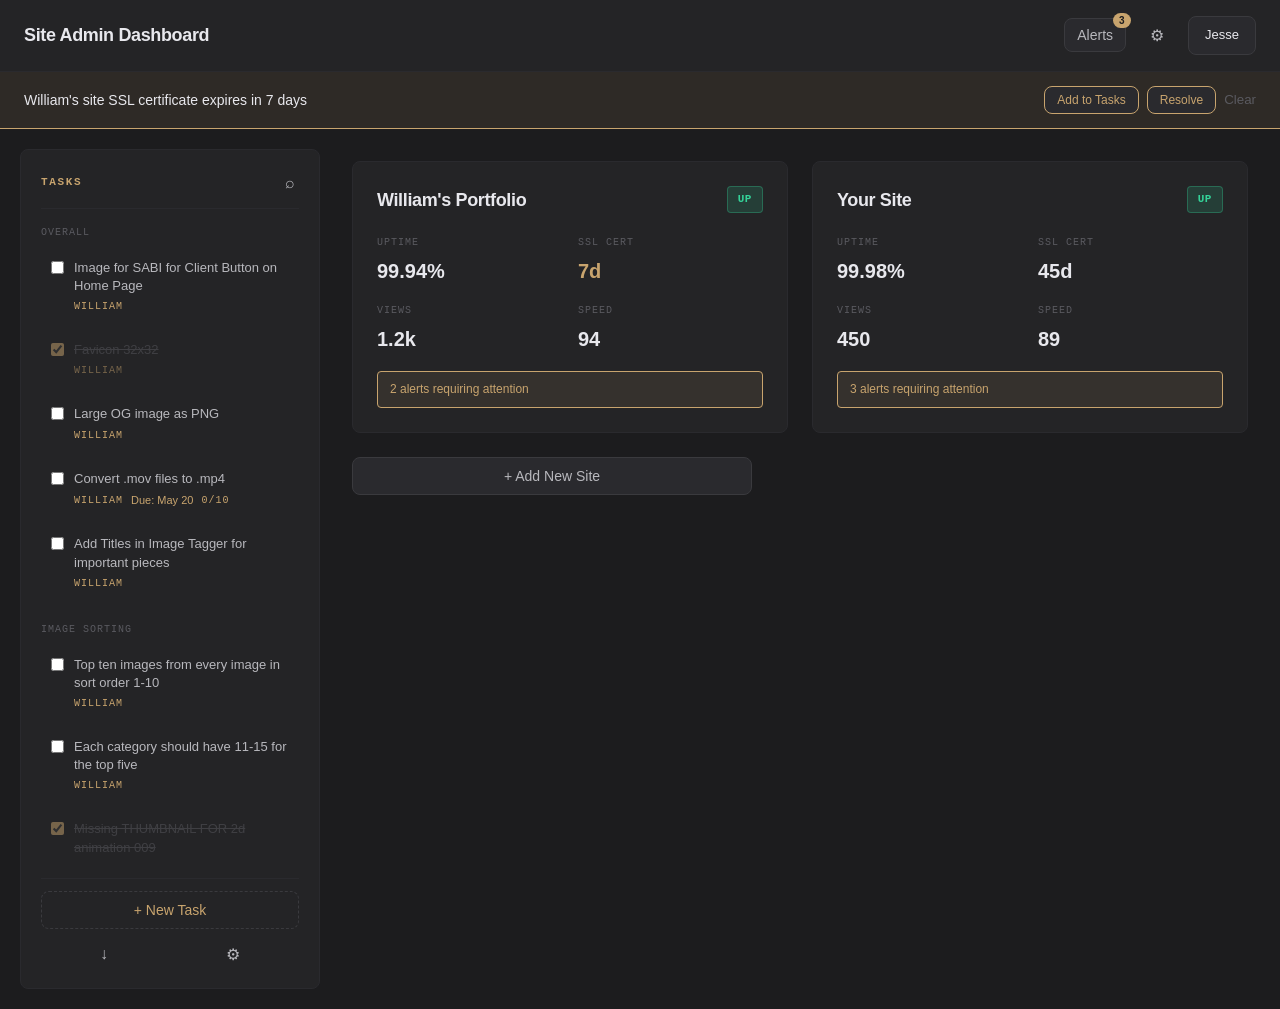
==== index.html @ ef0aedfd "overhaul" ====
<!DOCTYPE html>
<html lang="en">
<head>
  <meta charset="UTF-8">
  <meta name="viewport" content="width=device-width, initial-scale=1.0">
  <title>Site Admin Dashboard</title>
  <link rel="stylesheet" href="style.css">
</head>
<body>
  
  <!-- Header -->
  <header class="dashboard-header">
    <div class="header-left">
      <h1 class="dashboard-title">Site Admin Dashboard</h1>
    </div>
    <div class="header-right">
      <button class="header-btn btn" id="alertLogBtn">
        <span class="alert-badge" id="alertCount">0</span>
        Alerts
      </button>
      <button class="header-btn btn icon-btn" id="settingsBtn" aria-label="Settings">⚙</button>
      <div class="user-badge">Jesse</div>
    </div>
  </header>

  <!-- Alert Banner (below header) -->
  <div class="alert-banner" id="alertBanner">
    <div class="alert-content">
      <span class="alert-text" id="alertText"></span>
      <div class="alert-actions">
        <button class="alert-btn btn" id="alertAddTask">Add to Tasks</button>
        <button class="alert-btn btn" id="alertResolve">Resolve</button>
        <button class="alert-btn-clear btn-secondary" id="alertDismiss">Clear</button>
      </div>
    </div>
  </div>

  <div class="dashboard-container">
    
    <!-- Task Sidebar -->
    <aside class="task-sidebar card">
      <div class="task-sidebar-header">
        <h2 class="sidebar-title section-title">TASKS</h2>
        <button class="icon-btn" id="taskFilterBtn" aria-label="Filter tasks">⌕</button>
      </div>

      <div class="task-filters" id="taskFilters" style="display: none;">
        <input type="text" class="task-search" placeholder="Search tasks..." id="taskSearch" aria-label="Search tasks">
        <div class="filter-group">
          <label class="filter-label">
            <input type="checkbox" checked id="filterAllSites"> All Sites
          </label>
          <label class="filter-label">
            <input type="checkbox" id="filterWilliam"> William
          </label>
          <label class="filter-label">
            <input type="checkbox" id="filterYourSite"> Your Site
          </label>
          <label class="filter-label">
            <input type="checkbox" id="filterOverdue"> Overdue
          </label>
        </div>
      </div>

      <div class="task-list" id="taskList">
        <!-- Tasks populated by JS -->
      </div>

      <div class="task-sidebar-footer">
        <button class="btn btn-add" id="addTaskBtn">+ New Task</button>
        <div class="sidebar-actions">
          <button class="icon-btn" id="exportTasksBtn" title="Export to text" aria-label="Export tasks">↓</button>
          <button class="icon-btn" id="taskSettingsBtn" title="Settings" aria-label="Task settings">⚙</button>
        </div>
      </div>
    </aside>

    <!-- Main Content -->
    <main class="dashboard-main">
      
      <!-- Sites Grid -->
      <div class="sites-grid" id="sitesGrid">
        <!-- Site cards populated by JS -->
      </div>

      <button class="btn btn-add-site" id="addSiteBtn">+ Add New Site</button>

    </main>

  </div>

  <!-- Alert Log Modal -->
  <div class="modal" id="alertLogModal">
    <div class="modal-content">
      <div class="modal-header">
        <h2>Alert Log</h2>
        <button class="modal-close" id="closeAlertLog" aria-label="Close">×</button>
      </div>
      <div class="modal-body">
        <div class="alert-log-list" id="alertLogList">
          <!-- Alert log items -->
        </div>
      </div>
    </div>
  </div>

  <!-- Task Detail Modal -->
  <div class="modal" id="taskModal">
    <div class="modal-content">
      <div class="modal-header">
        <h2 id="taskModalTitle">Task Details</h2>
        <button class="modal-close" id="closeTaskModal" aria-label="Close">×</button>
      </div>
      <div class="modal-body">
        <form id="taskForm">
          <div class="form-group">
            <label>Task Name</label>
            <input type="text" id="taskName" required>
          </div>
          
          <div class="form-row">
            <div class="form-group">
              <label>Category</label>
              <input type="text" id="taskCategory" placeholder="e.g., ## William">
            </div>
            <div class="form-group">
              <label>Site</label>
              <select id="taskSite">
                <option value="">All Sites</option>
                <option value="william">William's Portfolio</option>
                <option value="yoursite">Your Site</option>
              </select>
            </div>
          </div>

          <div class="form-row">
            <div class="form-group">
              <label>Due Date</label>
              <input type="date" id="taskDueDate">
            </div>
            <div class="form-group">
              <label>Reminder</label>
              <select id="taskReminder">
                <option value="">None</option>
                <option value="7">7 days</option>
                <option value="10">10 days</option>
                <option value="30">30 days</option>
                <option value="60">60 days (recurring)</option>
                <option value="90">90 days (recurring)</option>
              </select>
            </div>
          </div>

          <div class="form-group">
            <label>Dependencies</label>
            <input type="text" id="taskDependencies" placeholder="Blocked by...">
          </div>

          <div class="form-group">
            <label>Notes</label>
            <textarea id="taskNotes" rows="4"></textarea>
          </div>

          <div class="form-group">
            <label>Subtasks</label>
            <div id="subtasksList">
              <!-- Subtasks -->
            </div>
            <button type="button" class="btn-link" id="addSubtaskBtn">+ Add Subtask</button>
          </div>

          <div class="modal-footer">
            <button type="button" class="btn btn-secondary" id="deleteTaskBtn">Delete</button>
            <button type="submit" class="btn btn-primary">Save Task</button>
          </div>
        </form>
      </div>
    </div>
  </div>

  <script src="data.js"></script>
  <script src="tasks.js"></script>
  <script src="alerts.js"></script>
  <script src="dashboard.js"></script>
</body>
</html>
---- style.css ----
/* ══════════════════════════════════════════════════════════════
   WILLIAM'S THEME VARIABLES
   ══════════════════════════════════════════════════════════════ */
:root {
  --bg: #1c1c1e;
  --bg-2: #242426;
  --bg-3: #2a2a2e;
  --text: #b8b8bd;
  --bright: #e8e8ed;
  --muted: #5a5a60;
  --accent: #c8a46e;
  --accent-dim: #9a7a4e;
  --border: #2a2a2e;
  --border-mid: #3a3a3e;
  --alert: #c8a46e;
  --alert-bg: rgba(200, 164, 110, 0.1);
  
  --font-head: 'Outfit', -apple-system, BlinkMacSystemFont, sans-serif;
  --font-body: 'Inter', -apple-system, BlinkMacSystemFont, sans-serif;
  --font-mono: 'Space Mono', 'Courier New', monospace;
  
  --radius: 8px;
  --sidebar-width: 300px;
}

/* ══════════════════════════════════════════════════════════════
   RESET & BASE
   ══════════════════════════════════════════════════════════════ */
* {
  margin: 0;
  padding: 0;
  box-sizing: border-box;
}

body {
  font-family: var(--font-body);
  font-size: 14px;
  color: var(--text);
  background: var(--bg);
  line-height: 1.6;
  overflow-x: hidden;
}

/* ══════════════════════════════════════════════════════════════
   UNIVERSAL COMPONENTS
   ══════════════════════════════════════════════════════════════ */

/* ── Universal Buttons ── */
button {
  font-family: var(--font-body);
  cursor: pointer;
  transition: all 0.2s;
  border: none;
  background: transparent;
}

.btn {
  background: var(--bg-3);
  border: 1px solid var(--border-mid);
  color: var(--text);
  padding: 10px 20px;
  border-radius: var(--radius);
  font-size: 14px;
  font-weight: 500;
}

.btn:hover {
  border-color: var(--accent);
  color: var(--accent);
}

.btn-primary {
  background: var(--accent);
  border-color: var(--accent);
  color: var(--bg);
}

.btn-primary:hover {
  background: var(--accent-dim);
  border-color: var(--accent-dim);
}

.btn-secondary {
  background: transparent;
  border-color: var(--border-mid);
  color: var(--muted);
}

.btn-secondary:hover {
  border-color: var(--text);
  color: var(--text);
}

.btn-add {
  width: 100%;
  background: transparent;
  border: 1px dashed var(--border-mid);
  color: var(--accent);
}

.btn-add:hover {
  border-color: var(--accent);
  background: var(--alert-bg);
}

.btn-link {
  background: transparent;
  border: none;
  color: var(--accent);
  font-size: 13px;
  padding: 4px 0;
  text-align: left;
}

.btn-link:hover {
  text-decoration: underline;
}

.icon-btn {
  background: transparent;
  border: none;
  color: var(--text);
  font-size: 16px;
  padding: 4px;
}

.icon-btn:hover {
  color: var(--accent);
}

/* ── Universal Cards ── */
.card {
  background: var(--bg-2);
  border: 1px solid var(--border);
  border-radius: var(--radius);
  padding: 20px;
}

/* ── Universal Headers ── */
.section-title {
  font-family: var(--font-mono);
  font-size: 11px;
  font-weight: 700;
  color: var(--accent);
  letter-spacing: 0.15em;
  text-transform: uppercase;
}

/* ── Universal Labels ── */
.label {
  font-family: var(--font-mono);
  font-size: 10px;
  color: var(--muted);
  letter-spacing: 0.1em;
  text-transform: uppercase;
}

/* ── Universal Badges ── */
.badge {
  display: inline-flex;
  align-items: center;
  justify-content: center;
  padding: 4px 10px;
  border-radius: 4px;
  font-size: 11px;
  font-weight: 600;
  font-family: var(--font-mono);
  letter-spacing: 0.05em;
  text-transform: uppercase;
}

.badge-success {
  background: rgba(52, 211, 153, 0.15);
  color: #34d399;
  border: 1px solid rgba(52, 211, 153, 0.3);
}

.badge-warning {
  background: var(--alert-bg);
  color: var(--alert);
  border: 1px solid var(--accent);
}

.badge-error {
  background: rgba(248, 113, 113, 0.15);
  color: #f87171;
  border: 1px solid rgba(248, 113, 113, 0.3);
}

.badge-info {
  background: rgba(96, 165, 250, 0.15);
  color: #60a5fa;
  border: 1px solid rgba(96, 165, 250, 0.3);
}

/* ── Universal Form Elements ── */
input[type="text"],
input[type="date"],
input[type="email"],
input[type="password"],
select,
textarea {
  width: 100%;
  background: var(--bg-3);
  border: 1px solid var(--border-mid);
  color: var(--text);
  padding: 10px 12px;
  border-radius: 4px;
  font-size: 14px;
  font-family: var(--font-body);
}

input:focus,
select:focus,
textarea:focus {
  outline: none;
  border-color: var(--accent);
}

input[type="checkbox"] {
  accent-color: var(--accent);
  cursor: pointer;
}

/* ══════════════════════════════════════════════════════════════
   ALERT BANNER (Below Header)
   ══════════════════════════════════════════════════════════════ */
.alert-banner {
  background: var(--alert-bg);
  border-bottom: 1px solid var(--accent);
  padding: 14px 24px;
  display: none;
}

.alert-banner.active {
  display: block;
}

.alert-content {
  max-width: 1400px;
  margin: 0 auto;
  display: flex;
  align-items: center;
  gap: 16px;
  justify-content: space-between;
}

.alert-text {
  flex: 1;
  color: var(--bright);
  font-size: 14px;
  font-weight: 500;
}

.alert-actions {
  display: flex;
  gap: 8px;
}

.alert-btn {
  /* Uses universal .btn + specific overrides */
  padding: 6px 12px;
  font-size: 12px;
  border-color: var(--accent);
  color: var(--accent);
}

.alert-btn-clear {
  border-color: var(--border-mid);
  color: var(--muted);
}

.alert-btn-clear:hover {
  background: var(--bg-3);
  color: var(--text);
  border-color: var(--text);
}

/* ══════════════════════════════════════════════════════════════
   HEADER
   ══════════════════════════════════════════════════════════════ */
.dashboard-header {
  background: var(--bg-2);
  border-bottom: 1px solid var(--border);
  padding: 16px 24px;
  display: flex;
  justify-content: space-between;
  align-items: center;
  position: sticky;
  top: 0;
  z-index: 100;
}

.dashboard-title {
  font-family: var(--font-head);
  font-size: 18px;
  font-weight: 700;
  color: var(--bright);
  letter-spacing: -0.02em;
}

.header-right {
  display: flex;
  align-items: center;
  gap: 12px;
}

.header-btn {
  /* Uses universal .btn + specific overrides */
  padding: 8px 12px;
  position: relative;
}

.alert-badge {
  position: absolute;
  top: -6px;
  right: -6px;
  background: var(--accent);
  color: var(--bg);
  border-radius: 10px;
  padding: 2px 6px;
  font-size: 10px;
  font-weight: 700;
  min-width: 18px;
  text-align: center;
}

.user-badge {
  background: var(--bg-3);
  border: 1px solid var(--border-mid);
  padding: 8px 16px;
  border-radius: var(--radius);
  color: var(--bright);
  font-size: 13px;
  font-weight: 500;
}

/* ══════════════════════════════════════════════════════════════
   DASHBOARD LAYOUT
   ══════════════════════════════════════════════════════════════ */
.dashboard-container {
  display: flex;
  max-width: 1600px;
  margin: 0 auto;
  min-height: calc(100vh - 60px);
}

.dashboard-main {
  flex: 1;
  padding: 32px;
  overflow-y: auto;
}

/* ══════════════════════════════════════════════════════════════
   CARD COMPONENT
   ══════════════════════════════════════════════════════════════ */
.card {
  background: var(--bg-2);
  border: 1px solid var(--border);
  border-radius: var(--radius);
  padding: 20px;
}

/* ══════════════════════════════════════════════════════════════
   TASK SIDEBAR
   ══════════════════════════════════════════════════════════════ */
.task-sidebar {
  width: var(--sidebar-width);
  min-width: var(--sidebar-width);
  max-height: calc(100vh - 60px);
  overflow-y: auto;
  display: flex;
  flex-direction: column;
  position: sticky;
  top: 60px;
  margin: 20px 0 20px 20px;
}

.task-sidebar-header {
  display: flex;
  justify-content: space-between;
  align-items: center;
  margin-bottom: 16px;
  padding-bottom: 12px;
  border-bottom: 1px solid var(--border);
}

.sidebar-title {
  /* Uses .section-title universal */
}

.task-filters {
  margin-bottom: 16px;
  padding-bottom: 16px;
  border-bottom: 1px solid var(--border);
}

.task-search {
  /* Uses universal input styles */
  margin-bottom: 12px;
}

.filter-group {
  display: flex;
  flex-direction: column;
  gap: 8px;
}

.filter-label {
  display: flex;
  align-items: center;
  gap: 8px;
  font-size: 13px;
  color: var(--text);
  cursor: pointer;
}

.task-list {
  flex: 1;
  overflow-y: auto;
  margin-bottom: 16px;
}

.task-category {
  /* Uses .label universal + specific margins */
  margin: 20px 0 8px 0;
}

.task-category:first-child {
  margin-top: 0;
}

.task-item {
  padding: 10px;
  margin-bottom: 6px;
  border-radius: 4px;
  cursor: pointer;
  transition: background 0.2s;
  display: flex;
  align-items: flex-start;
  gap: 10px;
}

.task-item:hover {
  background: var(--bg-3);
}

.task-item.completed {
  opacity: 0.5;
}

.task-checkbox {
  margin-top: 2px;
  accent-color: var(--accent);
  cursor: pointer;
}

.task-content {
  flex: 1;
  min-width: 0;
}

.task-title {
  font-size: 13px;
  color: var(--text);
  line-height: 1.4;
  margin-bottom: 4px;
}

.task-item.completed .task-title {
  text-decoration: line-through;
  color: var(--muted);
}

.task-meta {
  display: flex;
  align-items: center;
  gap: 8px;
  flex-wrap: wrap;
  font-size: 11px;
  color: var(--muted);
}

.task-due {
  display: flex;
  align-items: center;
  gap: 4px;
}

.task-due.overdue {
  color: var(--alert);
}

.task-subtasks,
.task-reminder,
.task-assignee {
  /* Uses .label universal style */
  color: var(--accent);
}

.task-sidebar-footer {
  padding-top: 12px;
  border-top: 1px solid var(--border);
  display: flex;
  flex-direction: column;
  gap: 12px;
}

.sidebar-actions {
  display: flex;
  justify-content: space-around;
}

/* ══════════════════════════════════════════════════════════════
   SITES GRID
   ══════════════════════════════════════════════════════════════ */
.sites-grid {
  display: grid;
  grid-template-columns: repeat(auto-fill, minmax(400px, 1fr));
  gap: 24px;
  margin-bottom: 24px;
}

.site-card {
  background: var(--bg-2);
  border: 1px solid var(--border);
  border-radius: var(--radius);
  padding: 24px;
  cursor: pointer;
  transition: all 0.2s;
  position: relative;
  overflow: hidden;
}

.site-card:hover {
  border-color: var(--accent);
  transform: translateY(-2px);
  box-shadow: 0 8px 24px rgba(0, 0, 0, 0.3);
}

.site-card-header {
  display: flex;
  justify-content: space-between;
  align-items: flex-start;
  margin-bottom: 20px;
}

.site-name {
  font-family: var(--font-head);
  font-size: 18px;
  font-weight: 700;
  color: var(--bright);
  letter-spacing: -0.02em;
}

.site-status {
  font-size: 20px;
}

.site-stats {
  display: grid;
  grid-template-columns: repeat(2, 1fr);
  gap: 16px;
  margin-bottom: 16px;
}

.site-stat {
  display: flex;
  flex-direction: column;
  gap: 4px;
}

.stat-label {
  /* Uses .label universal */
}

.stat-value {
  font-size: 20px;
  font-weight: 600;
  color: var(--bright);
}

.stat-value.warning {
  color: var(--alert);
}

.site-alerts {
  background: var(--alert-bg);
  border: 1px solid var(--accent);
  border-radius: 4px;
  padding: 8px 12px;
  display: flex;
  align-items: center;
  gap: 8px;
  font-size: 12px;
  color: var(--accent);
  margin-top: 12px;
}

/* ══════════════════════════════════════════════════════════════
   BUTTON MODIFIERS (Specific Use Cases)
   ══════════════════════════════════════════════════════════════ */
.btn-add-site {
  width: 100%;
  max-width: 400px;
}

/* ══════════════════════════════════════════════════════════════
   MODAL
   ══════════════════════════════════════════════════════════════ */
.modal {
  display: none;
  position: fixed;
  top: 0;
  left: 0;
  width: 100%;
  height: 100%;
  background: rgba(0, 0, 0, 0.8);
  z-index: 1000;
  align-items: center;
  justify-content: center;
}

.modal.active {
  display: flex;
}

.modal-content {
  background: var(--bg-2);
  border: 1px solid var(--border-mid);
  border-radius: var(--radius);
  width: 90%;
  max-width: 600px;
  max-height: 90vh;
  overflow-y: auto;
}

.modal-header {
  padding: 20px 24px;
  border-bottom: 1px solid var(--border);
  display: flex;
  justify-content: space-between;
  align-items: center;
}

.modal-header h2 {
  font-family: var(--font-head);
  font-size: 18px;
  font-weight: 700;
  color: var(--bright);
}

.modal-close {
  background: transparent;
  border: none;
  color: var(--text);
  font-size: 24px;
  cursor: pointer;
  padding: 0;
  width: 32px;
  height: 32px;
  display: flex;
  align-items: center;
  justify-content: center;
  border-radius: 4px;
  transition: all 0.2s;
}

.modal-close:hover {
  background: var(--bg-3);
  color: var(--accent);
}

.modal-body {
  padding: 24px;
}

.modal-footer {
  display: flex;
  justify-content: space-between;
  gap: 12px;
  margin-top: 24px;
}

/* ══════════════════════════════════════════════════════════════
   FORMS (Specific Layouts)
   ══════════════════════════════════════════════════════════════ */
.form-group {
  margin-bottom: 20px;
}

.form-group label {
  display: block;
  font-size: 12px;
  font-weight: 600;
  color: var(--bright);
  margin-bottom: 8px;
  text-transform: uppercase;
  letter-spacing: 0.05em;
}

.form-row {
  display: grid;
  grid-template-columns: 1fr 1fr;
  gap: 16px;
}

/* ══════════════════════════════════════════════════════════════
   ALERT LOG
   ══════════════════════════════════════════════════════════════ */
.alert-log-list {
  display: flex;
  flex-direction: column;
  gap: 12px;
}

.alert-log-item {
  background: var(--bg-3);
  border: 1px solid var(--border);
  border-radius: 4px;
  padding: 12px;
  display: flex;
  align-items: flex-start;
  gap: 12px;
}

.alert-log-item.resolved {
  opacity: 0.5;
  border-color: var(--border);
}

.alert-log-icon {
  font-size: 16px;
  margin-top: 2px;
}

.alert-log-content {
  flex: 1;
}

.alert-log-text {
  color: var(--text);
  font-size: 14px;
  margin-bottom: 4px;
}

.alert-log-meta {
  font-size: 11px;
  color: var(--muted);
  font-family: var(--font-mono);
}

.alert-log-status {
  color: var(--accent);
  font-size: 11px;
  font-family: var(--font-mono);
  text-transform: uppercase;
}

/* ══════════════════════════════════════════════════════════════
   RESPONSIVE
   ══════════════════════════════════════════════════════════════ */
@media (max-width: 1200px) {
  .sites-grid {
    grid-template-columns: 1fr;
  }
}

@media (max-width: 900px) {
  .dashboard-container {
    flex-direction: column;
  }
  
  .task-sidebar {
    width: 100%;
    max-height: none;
    position: relative;
    margin: 20px;
  }
  
  .dashboard-main {
    padding: 20px;
  }
}

@media (max-width: 600px) {
  .dashboard-header {
    padding: 12px 16px;
  }
  
  .dashboard-title {
    font-size: 16px;
  }
  
  .header-right {
    gap: 8px;
  }
  
  .form-row {
    grid-template-columns: 1fr;
  }
}

/* ══════════════════════════════════════════════════════════════
   FOCUS STYLES (ACCESSIBILITY)
   ══════════════════════════════════════════════════════════════ */
*:focus {
  outline: none;
}

a:focus,
button:focus,
input:focus,
select:focus,
textarea:focus,
[tabindex]:focus {
  outline: 2px solid var(--accent);
  outline-offset: 2px;
}
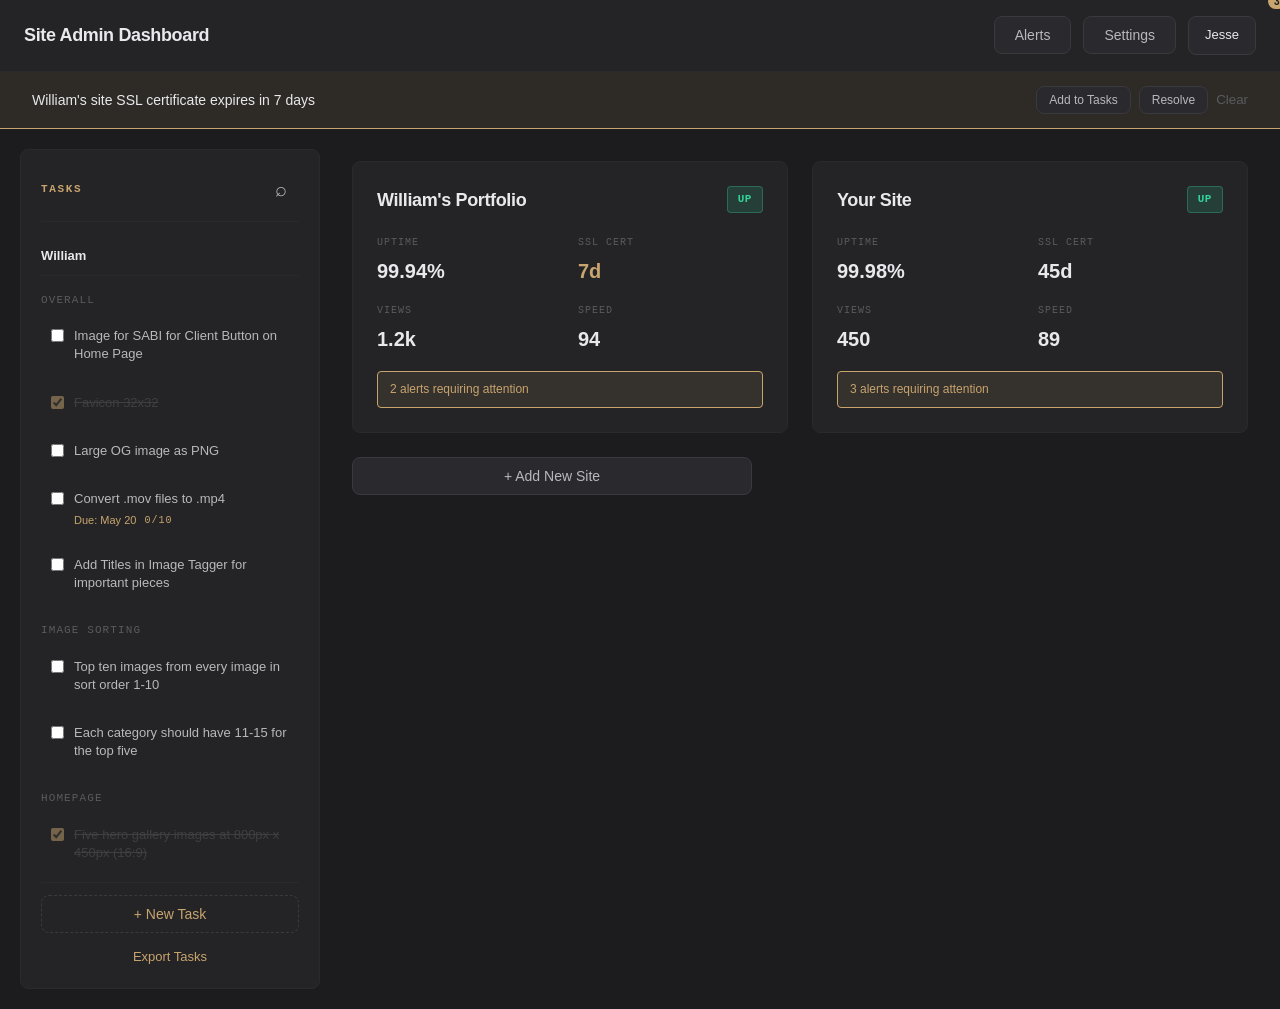
==== commit b5485807: "." ====
--- a/index.html
+++ b/index.html
@@ -18,7 +18,7 @@
         <span class="alert-badge" id="alertCount">0</span>
         Alerts
       </button>
-      <button class="header-btn btn icon-btn" id="settingsBtn" aria-label="Settings">⚙</button>
+      <button class="header-btn btn" id="settingsBtn">Settings</button>
       <div class="user-badge">Jesse</div>
     </div>
   </header>
@@ -69,8 +69,7 @@
       <div class="task-sidebar-footer">
         <button class="btn btn-add" id="addTaskBtn">+ New Task</button>
         <div class="sidebar-actions">
-          <button class="icon-btn" id="exportTasksBtn" title="Export to text" aria-label="Export tasks">↓</button>
-          <button class="icon-btn" id="taskSettingsBtn" title="Settings" aria-label="Task settings">⚙</button>
+          <button class="btn-link" id="exportTasksBtn" title="Export to text">Export Tasks</button>
         </div>
       </div>
     </aside>
@@ -138,6 +137,19 @@
               <label>Due Date</label>
               <input type="date" id="taskDueDate">
             </div>
+            <div class="form-group">
+              <label>Priority</label>
+              <select id="taskPriority">
+                <option value="">None</option>
+                <option value="urgent">Urgent</option>
+                <option value="high">High</option>
+                <option value="low">Low</option>
+                <option value="nice-to-have">Nice to Have</option>
+              </select>
+            </div>
+          </div>
+
+          <div class="form-row">
             <div class="form-group">
               <label>Reminder</label>
               <select id="taskReminder">
@@ -149,6 +161,13 @@
                 <option value="90">90 days (recurring)</option>
               </select>
             </div>
+            <div class="form-group">
+              <label>Assigned To</label>
+              <select id="taskAssignee">
+                <option value="jesse">Jesse</option>
+                <option value="william">William</option>
+              </select>
+            </div>
           </div>
 
           <div class="form-group">
--- a/style.css
+++ b/style.css
@@ -45,7 +45,8 @@
    UNIVERSAL COMPONENTS
    ══════════════════════════════════════════════════════════════ */
 
-/* ── Universal Buttons ── */
+/* ── Buttons ── */
+/* Base button element reset */
 button {
   font-family: var(--font-body);
   cursor: pointer;
@@ -54,6 +55,7 @@
   background: transparent;
 }
 
+/* .btn = styled button with background/border */
 .btn {
   background: var(--bg-3);
   border: 1px solid var(--border-mid);
@@ -81,7 +83,6 @@
 }
 
 .btn-secondary {
-  background: transparent;
   border-color: var(--border-mid);
   color: var(--muted);
 }
@@ -104,7 +105,6 @@
 }
 
 .btn-link {
-  background: transparent;
   border: none;
   color: var(--accent);
   font-size: 13px;
@@ -117,18 +117,22 @@
 }
 
 .icon-btn {
-  background: transparent;
   border: none;
   color: var(--text);
-  font-size: 16px;
-  padding: 4px;
+  font-size: 20px;
+  padding: 8px;
+  display: inline-flex;
+  align-items: center;
+  justify-content: center;
+  min-width: 36px;
+  min-height: 36px;
 }
 
 .icon-btn:hover {
   color: var(--accent);
 }
 
-/* ── Universal Cards ── */
+/* ── Cards ── */
 .card {
   background: var(--bg-2);
   border: 1px solid var(--border);
@@ -136,7 +140,7 @@
   padding: 20px;
 }
 
-/* ── Universal Headers ── */
+/* ── Typography ── */
 .section-title {
   font-family: var(--font-mono);
   font-size: 11px;
@@ -146,7 +150,6 @@
   text-transform: uppercase;
 }
 
-/* ── Universal Labels ── */
 .label {
   font-family: var(--font-mono);
   font-size: 10px;
@@ -155,7 +158,7 @@
   text-transform: uppercase;
 }
 
-/* ── Universal Badges ── */
+/* ── Badges ── */
 .badge {
   display: inline-flex;
   align-items: center;
@@ -193,7 +196,7 @@
   border: 1px solid rgba(96, 165, 250, 0.3);
 }
 
-/* ── Universal Form Elements ── */
+/* ── Forms ── */
 input[type="text"],
 input[type="date"],
 input[type="email"],
@@ -228,7 +231,7 @@
 .alert-banner {
   background: var(--alert-bg);
   border-bottom: 1px solid var(--accent);
-  padding: 14px 24px;
+  padding: 14px 0;
   display: none;
 }
 
@@ -239,6 +242,7 @@
 .alert-content {
   max-width: 1400px;
   margin: 0 auto;
+  padding: 0 32px;
   display: flex;
   align-items: center;
   gap: 16px;
@@ -258,22 +262,8 @@
 }
 
 .alert-btn {
-  /* Uses universal .btn + specific overrides */
   padding: 6px 12px;
   font-size: 12px;
-  border-color: var(--accent);
-  color: var(--accent);
-}
-
-.alert-btn-clear {
-  border-color: var(--border-mid);
-  color: var(--muted);
-}
-
-.alert-btn-clear:hover {
-  background: var(--bg-3);
-  color: var(--text);
-  border-color: var(--text);
 }
 
 /* ══════════════════════════════════════════════════════════════
@@ -303,12 +293,6 @@
   display: flex;
   align-items: center;
   gap: 12px;
-}
-
-.header-btn {
-  /* Uses universal .btn + specific overrides */
-  padding: 8px 12px;
-  position: relative;
 }
 
 .alert-badge {
@@ -385,10 +369,6 @@
   border-bottom: 1px solid var(--border);
 }
 
-.sidebar-title {
-  /* Uses .section-title universal */
-}
-
 .task-filters {
   margin-bottom: 16px;
   padding-bottom: 16px;
@@ -396,14 +376,13 @@
 }
 
 .task-search {
-  /* Uses universal input styles */
   margin-bottom: 12px;
 }
 
 .filter-group {
-  display: flex;
-  flex-direction: column;
-  gap: 8px;
+  display: grid;
+  grid-template-columns: 1fr 1fr;
+  gap: 12px 16px;
 }
 
 .filter-label {
@@ -421,9 +400,23 @@
   margin-bottom: 16px;
 }
 
+.task-section-header {
+  font-family: var(--font-head);
+  font-size: 13px;
+  font-weight: 700;
+  color: var(--bright);
+  margin: 20px 0 12px 0;
+  padding: 8px 0;
+  border-bottom: 1px solid var(--border);
+}
+
+.task-section-header:first-child {
+  margin-top: 0;
+}
+
 .task-category {
-  /* Uses .label universal + specific margins */
-  margin: 20px 0 8px 0;
+  margin: 16px 0 8px 0;
+  font-size: 11px;
 }
 
 .task-category:first-child {
@@ -491,11 +484,33 @@
   color: var(--alert);
 }
 
-.task-subtasks,
-.task-reminder,
-.task-assignee {
-  /* Uses .label universal style */
-  color: var(--accent);
+.task-priority {
+  font-size: 10px;
+  padding: 2px 6px;
+  border-radius: 3px;
+  font-weight: 600;
+  font-family: var(--font-mono);
+  letter-spacing: 0.05em;
+}
+
+.task-priority.urgent {
+  background: rgba(248, 113, 113, 0.2);
+  color: #f87171;
+}
+
+.task-priority.high {
+  background: rgba(251, 146, 60, 0.2);
+  color: #fb923c;
+}
+
+.task-priority.low {
+  background: rgba(96, 165, 250, 0.2);
+  color: #60a5fa;
+}
+
+.task-priority.nice-to-have {
+  background: rgba(163, 163, 163, 0.2);
+  color: #a3a3a3;
 }
 
 .task-sidebar-footer {
@@ -508,7 +523,7 @@
 
 .sidebar-actions {
   display: flex;
-  justify-content: space-around;
+  justify-content: center;
 }
 
 /* ══════════════════════════════════════════════════════════════
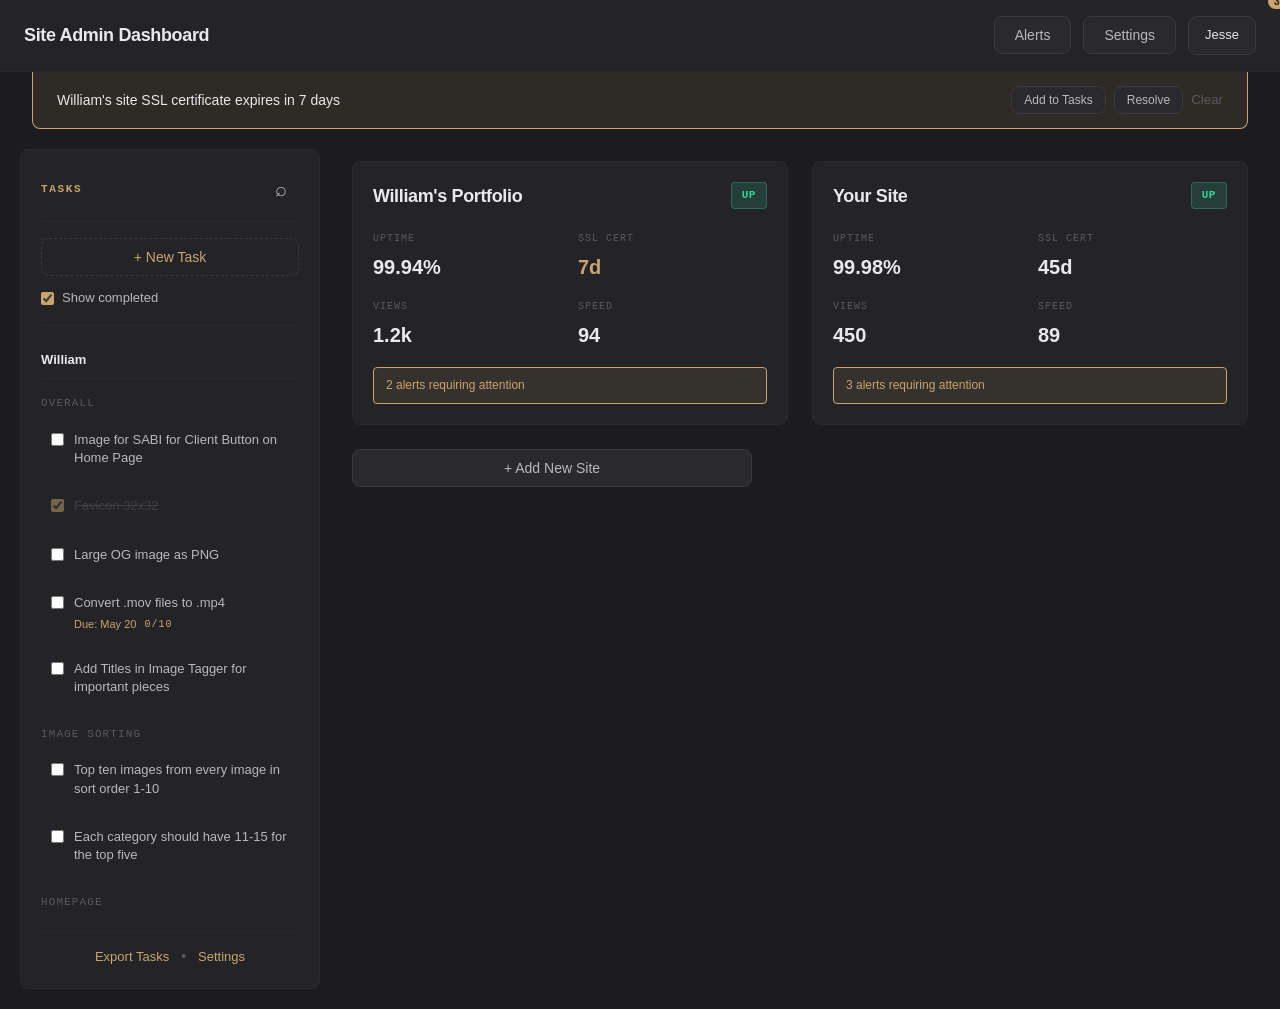
==== commit 6af7ba43: "." ====
--- a/index.html
+++ b/index.html
@@ -44,6 +44,14 @@
         <button class="icon-btn" id="taskFilterBtn" aria-label="Filter tasks">⌕</button>
       </div>
 
+      <div class="task-controls">
+        <button class="btn btn-add" id="addTaskBtnTop">+ New Task</button>
+        <label class="task-toggle">
+          <input type="checkbox" id="showCompletedToggle" checked>
+          <span>Show completed</span>
+        </label>
+      </div>
+
       <div class="task-filters" id="taskFilters" style="display: none;">
         <input type="text" class="task-search" placeholder="Search tasks..." id="taskSearch" aria-label="Search tasks">
         <div class="filter-group">
@@ -54,10 +62,10 @@
             <input type="checkbox" id="filterWilliam"> William
           </label>
           <label class="filter-label">
+            <input type="checkbox" id="filterOverdue"> Overdue
+          </label>
+          <label class="filter-label">
             <input type="checkbox" id="filterYourSite"> Your Site
-          </label>
-          <label class="filter-label">
-            <input type="checkbox" id="filterOverdue"> Overdue
           </label>
         </div>
       </div>
@@ -67,9 +75,10 @@
       </div>
 
       <div class="task-sidebar-footer">
-        <button class="btn btn-add" id="addTaskBtn">+ New Task</button>
         <div class="sidebar-actions">
           <button class="btn-link" id="exportTasksBtn" title="Export to text">Export Tasks</button>
+          <span class="action-divider">•</span>
+          <button class="btn-link" id="taskSettingsBtn" title="Manage categories and people">Settings</button>
         </div>
       </div>
     </aside>
@@ -120,7 +129,15 @@
           <div class="form-row">
             <div class="form-group">
               <label>Category</label>
-              <input type="text" id="taskCategory" placeholder="e.g., ## William">
+              <select id="taskCategory">
+                <option value="">None</option>
+                <option value="OVERALL">Overall</option>
+                <option value="Image Sorting">Image Sorting</option>
+                <option value="Homepage">Homepage</option>
+                <option value="Jesse's Stuff">Jesse's Stuff</option>
+                <option value="Accessibility">Accessibility</option>
+                <option value="__new__">+ Add New Category</option>
+              </select>
             </div>
             <div class="form-group">
               <label>Site</label>
--- a/style.css
+++ b/style.css
@@ -229,9 +229,7 @@
    ALERT BANNER (Below Header)
    ══════════════════════════════════════════════════════════════ */
 .alert-banner {
-  background: var(--alert-bg);
-  border-bottom: 1px solid var(--accent);
-  padding: 14px 0;
+  padding: 0;
   display: none;
 }
 
@@ -242,7 +240,13 @@
 .alert-content {
   max-width: 1400px;
   margin: 0 auto;
-  padding: 0 32px;
+  padding: 14px 24px;
+  margin: 0 32px;
+  background: var(--alert-bg);
+  border: 1px solid var(--accent);
+  border-top: none;
+  border-bottom-left-radius: var(--radius);
+  border-bottom-right-radius: var(--radius);
   display: flex;
   align-items: center;
   gap: 16px;
@@ -336,16 +340,6 @@
 }
 
 /* ══════════════════════════════════════════════════════════════
-   CARD COMPONENT
-   ══════════════════════════════════════════════════════════════ */
-.card {
-  background: var(--bg-2);
-  border: 1px solid var(--border);
-  border-radius: var(--radius);
-  padding: 20px;
-}
-
-/* ══════════════════════════════════════════════════════════════
    TASK SIDEBAR
    ══════════════════════════════════════════════════════════════ */
 .task-sidebar {
@@ -367,6 +361,25 @@
   margin-bottom: 16px;
   padding-bottom: 12px;
   border-bottom: 1px solid var(--border);
+}
+
+.task-controls {
+  display: flex;
+  flex-direction: column;
+  gap: 12px;
+  padding-bottom: 16px;
+  border-bottom: 1px solid var(--border);
+  margin-bottom: 16px;
+}
+
+.task-toggle {
+  display: flex;
+  align-items: center;
+  gap: 8px;
+  font-size: 13px;
+  color: var(--text);
+  cursor: pointer;
+  user-select: none;
 }
 
 .task-filters {
@@ -414,6 +427,13 @@
   margin-top: 0;
 }
 
+.task-section-header.divider {
+  border-top: 2px solid var(--accent);
+  border-bottom: 2px solid var(--accent);
+  padding: 10px 0;
+  margin-top: 24px;
+}
+
 .task-category {
   margin: 16px 0 8px 0;
   font-size: 11px;
@@ -516,14 +536,18 @@
 .task-sidebar-footer {
   padding-top: 12px;
   border-top: 1px solid var(--border);
-  display: flex;
-  flex-direction: column;
+}
+
+.sidebar-actions {
+  display: flex;
+  justify-content: center;
+  align-items: center;
   gap: 12px;
 }
 
-.sidebar-actions {
-  display: flex;
-  justify-content: center;
+.action-divider {
+  color: var(--muted);
+  user-select: none;
 }
 
 /* ══════════════════════════════════════════════════════════════
@@ -537,14 +561,9 @@
 }
 
 .site-card {
-  background: var(--bg-2);
-  border: 1px solid var(--border);
-  border-radius: var(--radius);
-  padding: 24px;
+  /* Extends .card universal */
   cursor: pointer;
   transition: all 0.2s;
-  position: relative;
-  overflow: hidden;
 }
 
 .site-card:hover {
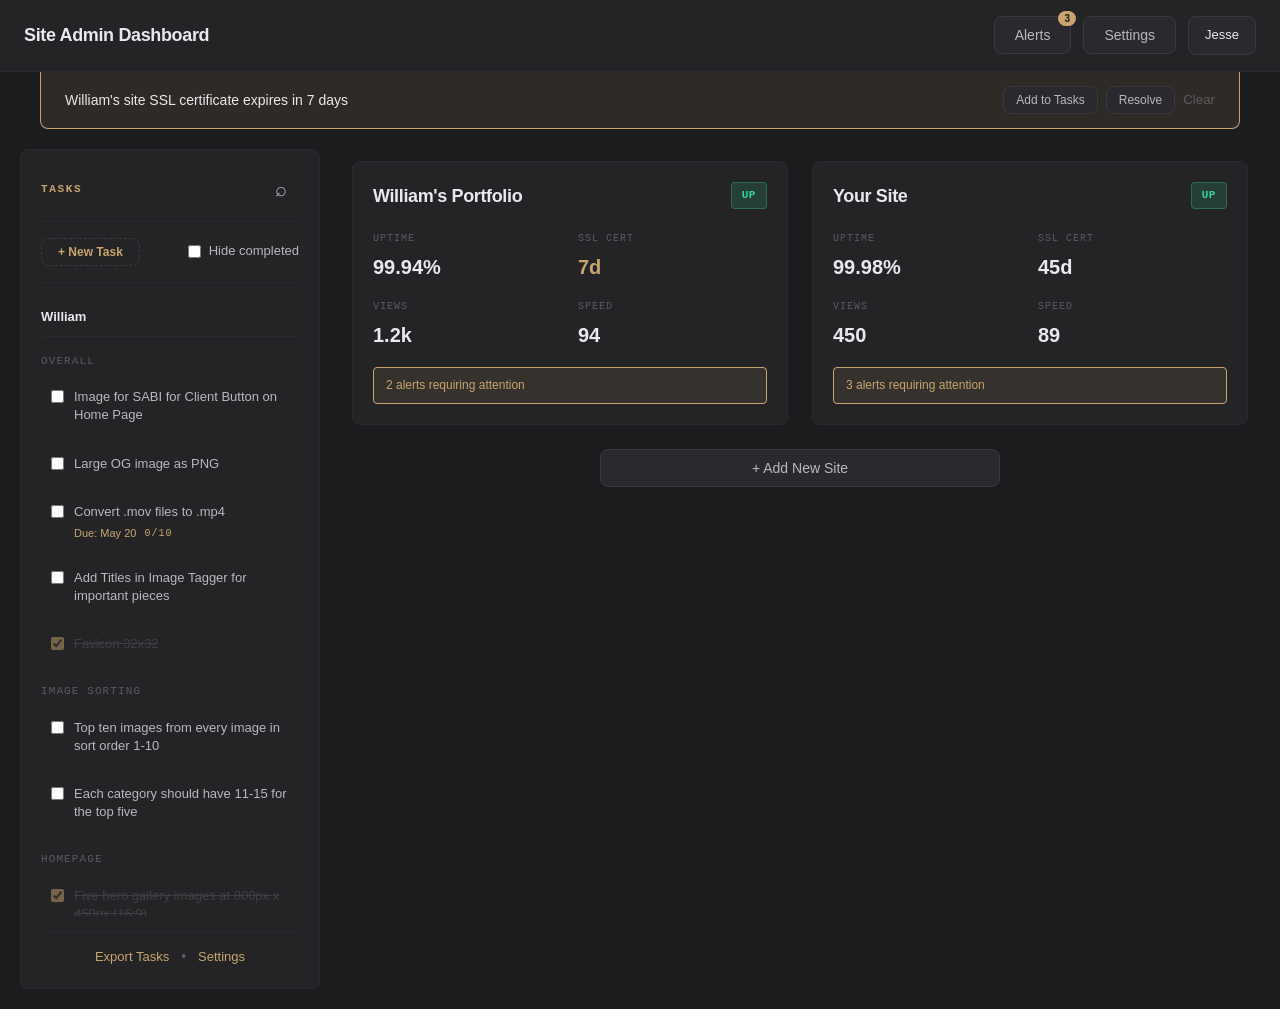
==== commit 852e664b: "cosmetic" ====
--- a/index.html
+++ b/index.html
@@ -47,8 +47,8 @@
       <div class="task-controls">
         <button class="btn btn-add" id="addTaskBtnTop">+ New Task</button>
         <label class="task-toggle">
-          <input type="checkbox" id="showCompletedToggle" checked>
-          <span>Show completed</span>
+          <input type="checkbox" id="hideCompletedToggle">
+          <span>Hide completed</span>
         </label>
       </div>
 
--- a/style.css
+++ b/style.css
@@ -238,10 +238,9 @@
 }
 
 .alert-content {
-  max-width: 1400px;
+  max-width: 1200px;
   margin: 0 auto;
   padding: 14px 24px;
-  margin: 0 32px;
   background: var(--alert-bg);
   border: 1px solid var(--accent);
   border-top: none;
@@ -297,6 +296,10 @@
   display: flex;
   align-items: center;
   gap: 12px;
+}
+
+.header-btn {
+  position: relative;
 }
 
 .alert-badge {
@@ -365,11 +368,18 @@
 
 .task-controls {
   display: flex;
-  flex-direction: column;
-  gap: 12px;
+  justify-content: space-between;
+  align-items: center;
   padding-bottom: 16px;
   border-bottom: 1px solid var(--border);
   margin-bottom: 16px;
+}
+
+.task-controls .btn-add {
+  width: auto;
+  padding: 6px 16px;
+  font-size: 12px;
+  font-weight: 600;
 }
 
 .task-toggle {
@@ -427,11 +437,11 @@
   margin-top: 0;
 }
 
-.task-section-header.divider {
-  border-top: 2px solid var(--accent);
-  border-bottom: 2px solid var(--accent);
-  padding: 10px 0;
-  margin-top: 24px;
+.task-section-divider {
+  border-top: 1px solid var(--accent);
+  border-bottom: 1px solid var(--accent);
+  margin: 24px 0 20px 0;
+  height: 8px;
 }
 
 .task-category {
@@ -637,6 +647,8 @@
 .btn-add-site {
   width: 100%;
   max-width: 400px;
+  margin: 0 auto;
+  display: block;
 }
 
 /* ══════════════════════════════════════════════════════════════
@@ -806,14 +818,39 @@
   }
   
   .task-sidebar {
-    width: 100%;
-    max-height: none;
+    width: calc(100% - 40px);
+    max-width: 100%;
+    max-height: 400px;
     position: relative;
-    margin: 20px;
+    margin: 20px 20px 0 20px;
+    order: 2;
   }
   
   .dashboard-main {
     padding: 20px;
+    order: 1;
+  }
+  
+  /* Alert buttons on second row */
+  .alert-content {
+    flex-direction: column;
+    align-items: stretch;
+  }
+  
+  .alert-actions {
+    width: 100%;
+    justify-content: center;
+  }
+  
+  /* Task controls stacked */
+  .task-controls {
+    flex-direction: column;
+    align-items: stretch;
+    gap: 12px;
+  }
+  
+  .task-controls .btn-add {
+    width: 100%;
   }
 }
 
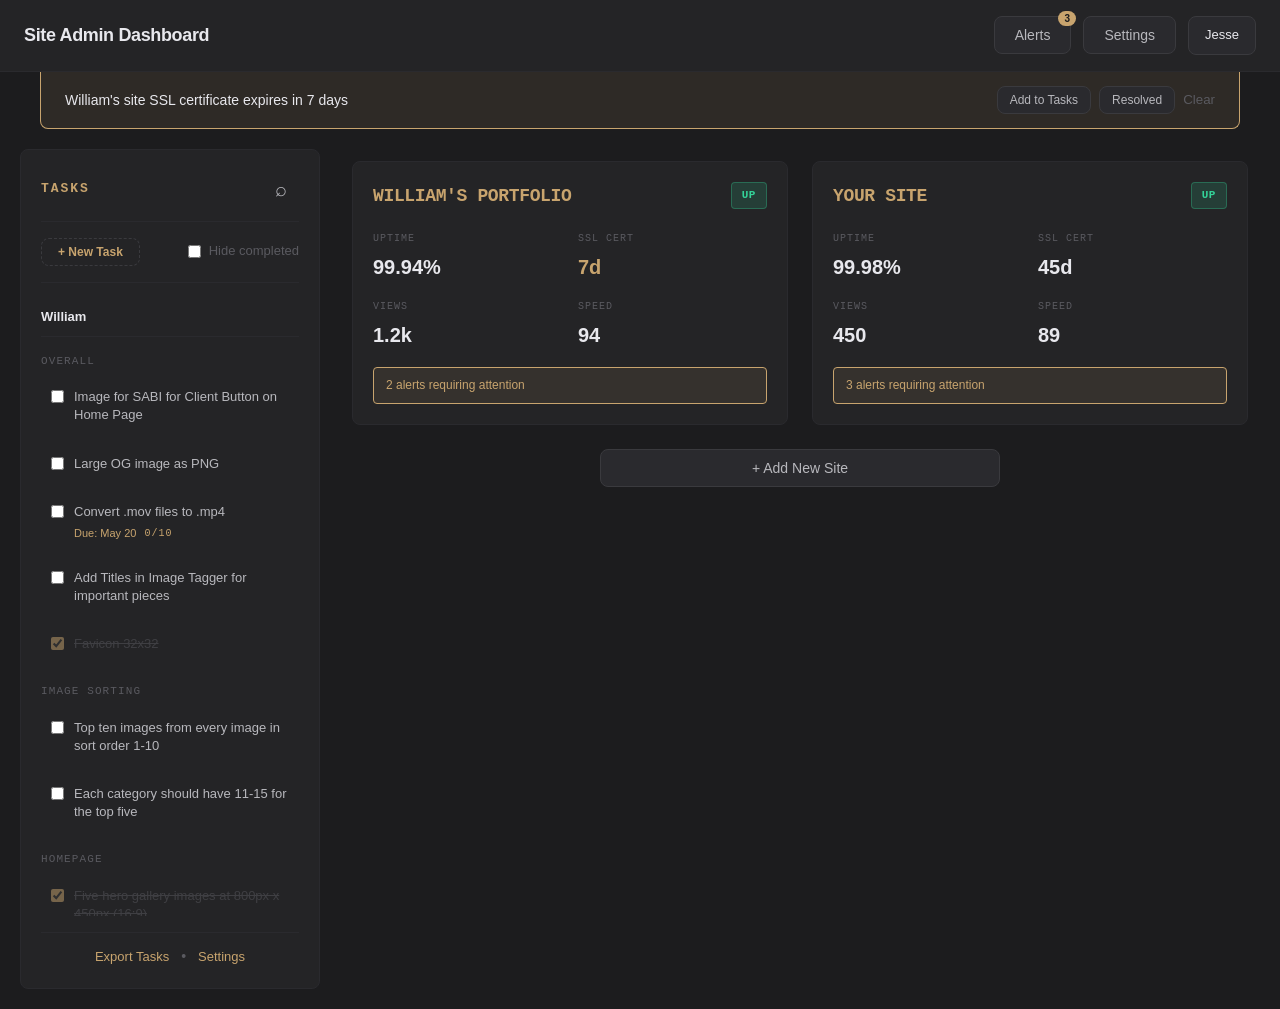
==== commit db705e61: "cosmetic" ====
--- a/index.html
+++ b/index.html
@@ -29,7 +29,7 @@
       <span class="alert-text" id="alertText"></span>
       <div class="alert-actions">
         <button class="alert-btn btn" id="alertAddTask">Add to Tasks</button>
-        <button class="alert-btn btn" id="alertResolve">Resolve</button>
+        <button class="alert-btn btn" id="alertResolve">Resolved</button>
         <button class="alert-btn-clear btn-secondary" id="alertDismiss">Clear</button>
       </div>
     </div>
@@ -97,16 +97,19 @@
 
   </div>
 
-  <!-- Alert Log Modal -->
+  <!-- Alert Modal -->
   <div class="modal" id="alertLogModal">
     <div class="modal-content">
       <div class="modal-header">
-        <h2>Alert Log</h2>
-        <button class="modal-close" id="closeAlertLog" aria-label="Close">×</button>
+        <h2>Alerts</h2>
+        <div style="display: flex; gap: 12px; align-items: center;">
+          <button class="btn-link" id="viewAlertLog">View Log</button>
+          <button class="modal-close" id="closeAlertLog" aria-label="Close">×</button>
+        </div>
       </div>
       <div class="modal-body">
         <div class="alert-log-list" id="alertLogList">
-          <!-- Alert log items -->
+          <!-- Alert items -->
         </div>
       </div>
     </div>
--- a/style.css
+++ b/style.css
@@ -366,6 +366,10 @@
   border-bottom: 1px solid var(--border);
 }
 
+.sidebar-title {
+  font-size: 13px;
+}
+
 .task-controls {
   display: flex;
   justify-content: space-between;
@@ -387,7 +391,7 @@
   align-items: center;
   gap: 8px;
   font-size: 13px;
-  color: var(--text);
+  color: var(--muted);
   cursor: pointer;
   user-select: none;
 }
@@ -590,11 +594,12 @@
 }
 
 .site-name {
-  font-family: var(--font-head);
+  font-family: var(--font-mono);
   font-size: 18px;
   font-weight: 700;
-  color: var(--bright);
+  color: var(--accent);
   letter-spacing: -0.02em;
+  text-transform: uppercase;
 }
 
 .site-status {
@@ -803,6 +808,18 @@
   text-transform: uppercase;
 }
 
+.alert-section-divider {
+  font-family: var(--font-mono);
+  font-size: 11px;
+  font-weight: 700;
+  color: var(--muted);
+  letter-spacing: 0.15em;
+  text-transform: uppercase;
+  margin: 24px 0 12px 0;
+  padding: 8px 0;
+  border-top: 1px solid var(--border);
+}
+
 /* ══════════════════════════════════════════════════════════════
    RESPONSIVE
    ══════════════════════════════════════════════════════════════ */
@@ -820,7 +837,7 @@
   .task-sidebar {
     width: calc(100% - 40px);
     max-width: 100%;
-    max-height: 400px;
+    max-height: 500px;
     position: relative;
     margin: 20px 20px 0 20px;
     order: 2;
@@ -829,6 +846,11 @@
   .dashboard-main {
     padding: 20px;
     order: 1;
+  }
+  
+  /* Alert banner margins */
+  .alert-banner {
+    padding: 0 20px;
   }
   
   /* Alert buttons on second row */
@@ -851,6 +873,16 @@
   
   .task-controls .btn-add {
     width: 100%;
+  }
+  
+  .task-toggle {
+    justify-content: center;
+  }
+  
+  /* Larger filter icon */
+  .task-sidebar-header .icon-btn {
+    font-size: 24px;
+    color: var(--accent);
   }
 }
 
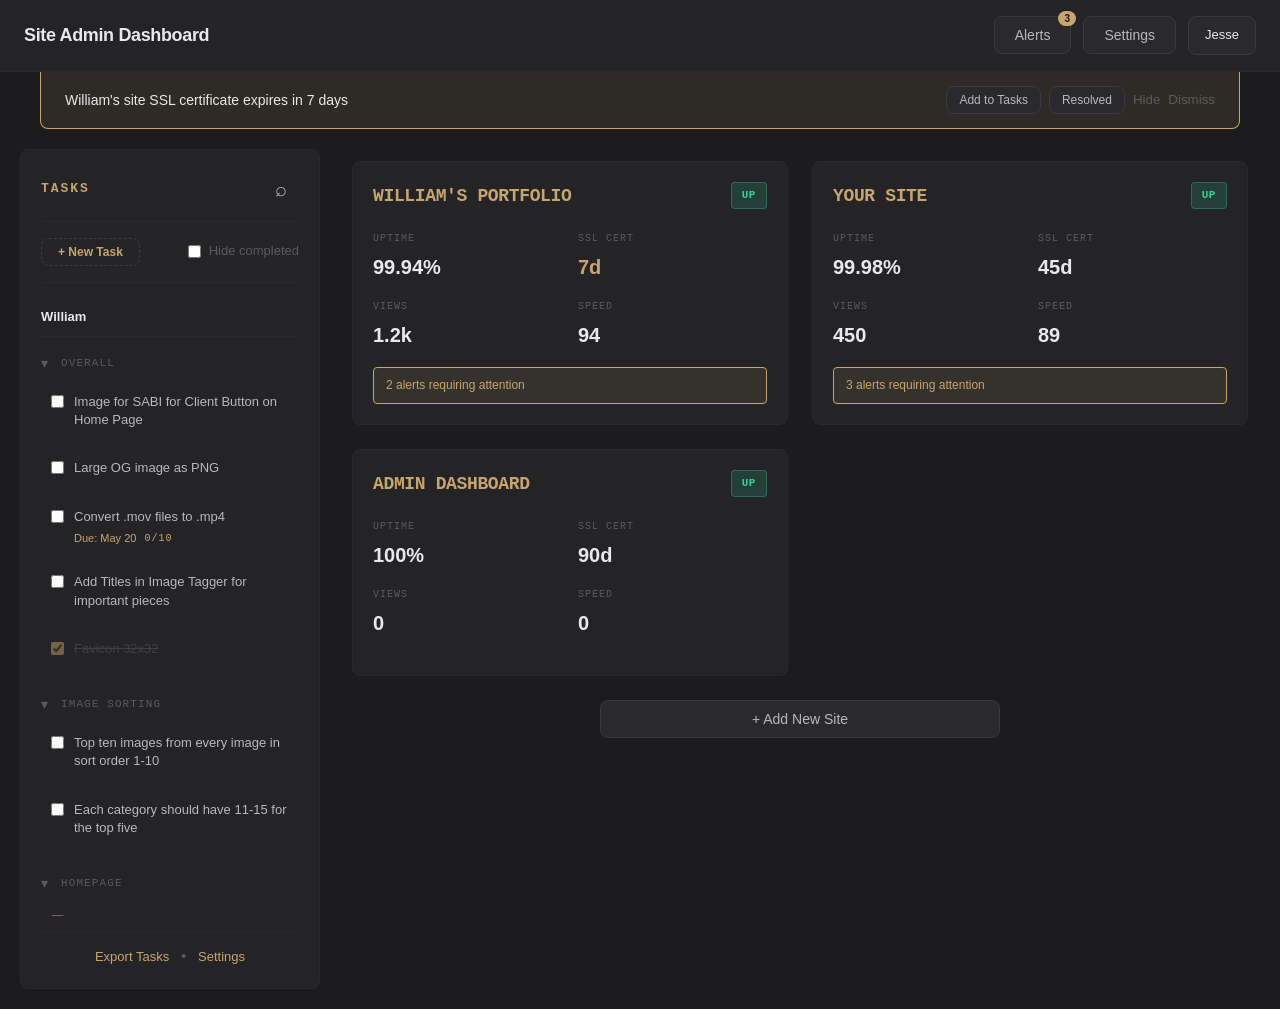
==== commit dfa5def1: "show incomplete" ====
--- a/index.html
+++ b/index.html
@@ -30,7 +30,8 @@
       <div class="alert-actions">
         <button class="alert-btn btn" id="alertAddTask">Add to Tasks</button>
         <button class="alert-btn btn" id="alertResolve">Resolved</button>
-        <button class="alert-btn-clear btn-secondary" id="alertDismiss">Clear</button>
+        <button class="alert-btn-secondary btn-secondary" id="alertHide">Hide</button>
+        <button class="alert-btn-dismiss btn-secondary" id="alertDismissBanner">Dismiss</button>
       </div>
     </div>
   </div>
--- a/style.css
+++ b/style.css
@@ -457,6 +457,50 @@
   margin-top: 0;
 }
 
+.category-header {
+  cursor: pointer;
+  user-select: none;
+  display: flex;
+  align-items: center;
+  gap: 6px;
+  transition: color 0.2s;
+  position: relative;
+}
+
+.category-header:hover {
+  color: var(--accent);
+}
+
+.category-chevron {
+  font-size: 14px;
+  display: inline-block;
+  width: 14px;
+}
+
+.category-count {
+  position: absolute;
+  right: 0;
+  background: var(--bg);
+  color: var(--accent);
+  border: 1px solid rgba(203, 174, 79, 0.3);
+  border-radius: 10px;
+  padding: 2px 6px;
+  font-size: 10px;
+  font-weight: 700;
+  min-width: 18px;
+  text-align: center;
+}
+
+.task-category-content {
+  overflow: hidden;
+  transition: max-height 0.3s ease;
+}
+
+.task-category-content.collapsed {
+  max-height: 0;
+  margin: 0;
+}
+
 .task-item {
   padding: 10px;
   margin-bottom: 6px;
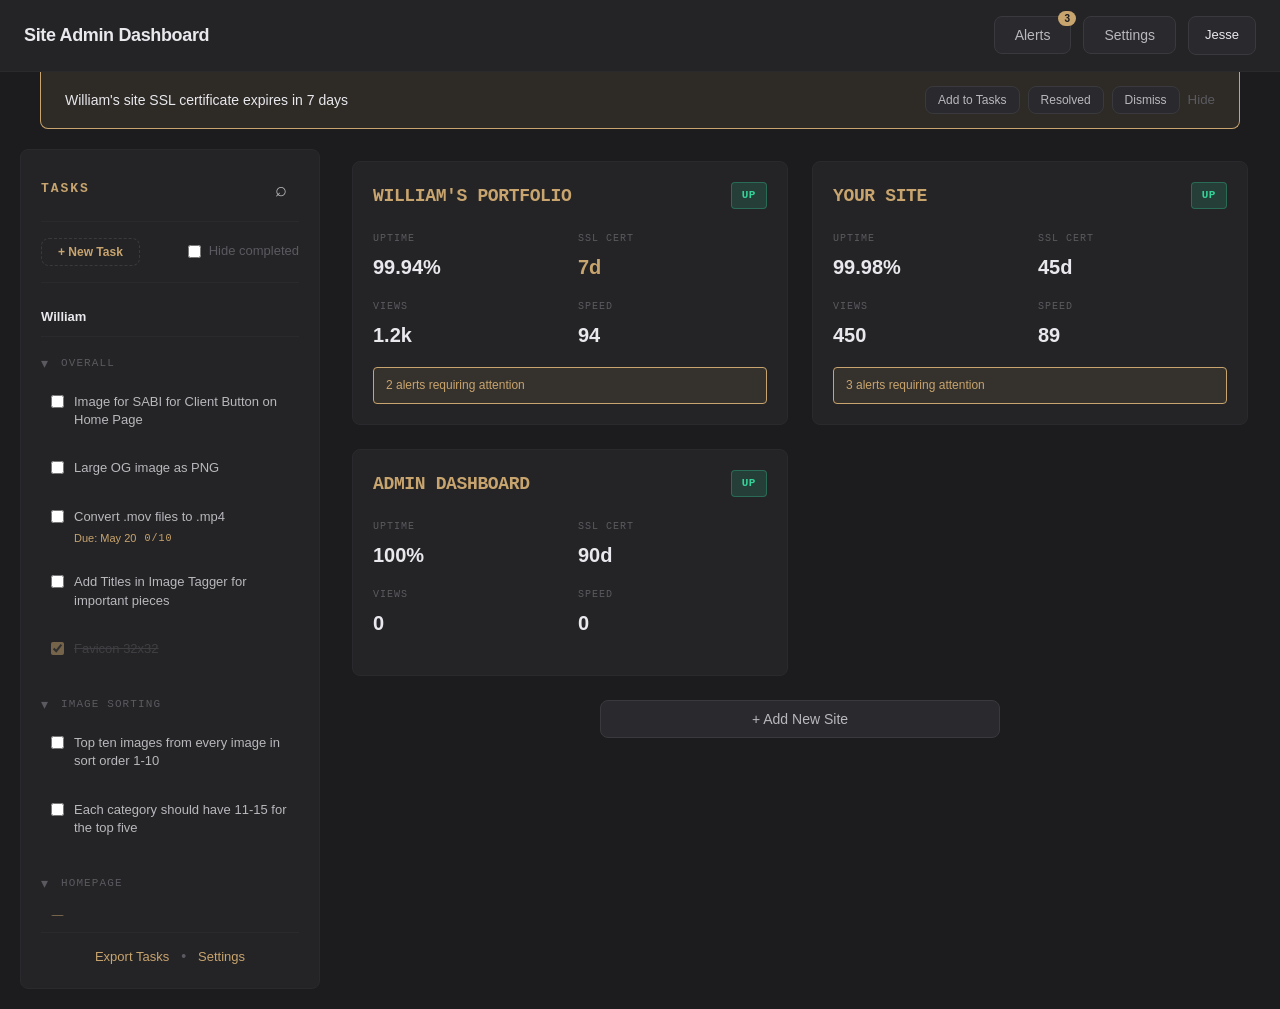
==== commit 469b7958: "." ====
--- a/index.html
+++ b/index.html
@@ -30,8 +30,8 @@
       <div class="alert-actions">
         <button class="alert-btn btn" id="alertAddTask">Add to Tasks</button>
         <button class="alert-btn btn" id="alertResolve">Resolved</button>
-        <button class="alert-btn-secondary btn-secondary" id="alertHide">Hide</button>
-        <button class="alert-btn-dismiss btn-secondary" id="alertDismissBanner">Dismiss</button>
+        <button class="alert-btn btn" id="alertDismissBanner">Dismiss</button>
+        <button class="alert-btn-hide btn-secondary" id="alertHide">Hide</button>
       </div>
     </div>
   </div>
--- a/style.css
+++ b/style.css
@@ -480,7 +480,7 @@
 .category-count {
   position: absolute;
   right: 0;
-  background: var(--bg);
+  background: transparent;
   color: var(--accent);
   border: 1px solid rgba(203, 174, 79, 0.3);
   border-radius: 10px;
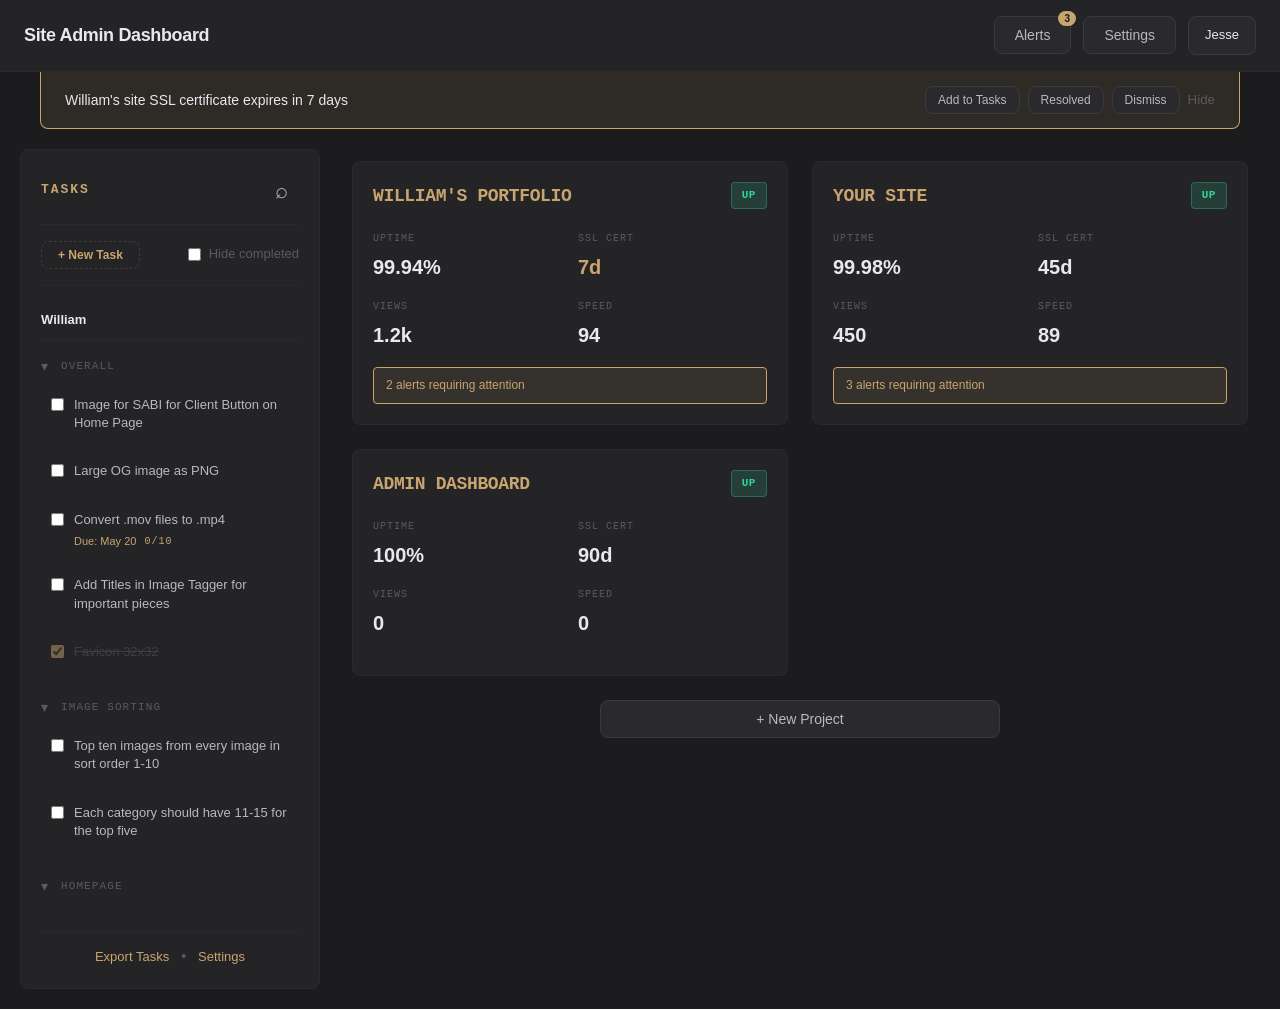
==== commit da76d8ab: "cosmetic" ====
--- a/index.html
+++ b/index.html
@@ -92,7 +92,7 @@
         <!-- Site cards populated by JS -->
       </div>
 
-      <button class="btn btn-add-site" id="addSiteBtn">+ Add New Site</button>
+      <button class="btn btn-add-site" id="addSiteBtn">+ New Project</button>
 
     </main>
 
@@ -149,6 +149,7 @@
                 <option value="">All Sites</option>
                 <option value="william">William's Portfolio</option>
                 <option value="yoursite">Your Site</option>
+                <option value="admin">Admin Dashboard</option>
               </select>
             </div>
           </div>
--- a/style.css
+++ b/style.css
@@ -119,7 +119,8 @@
 .icon-btn {
   border: none;
   color: var(--text);
-  font-size: 20px;
+  font-size: 22px;
+  font-weight: 300;
   padding: 8px;
   display: inline-flex;
   align-items: center;
@@ -833,10 +834,22 @@
   flex: 1;
 }
 
+.alert-log-header {
+  display: flex;
+  justify-content: space-between;
+  align-items: flex-start;
+  gap: 12px;
+  margin-bottom: 4px;
+}
+
 .alert-log-text {
   color: var(--text);
   font-size: 14px;
-  margin-bottom: 4px;
+  flex: 1;
+}
+
+.alert-critical-badge {
+  flex-shrink: 0;
 }
 
 .alert-log-meta {
